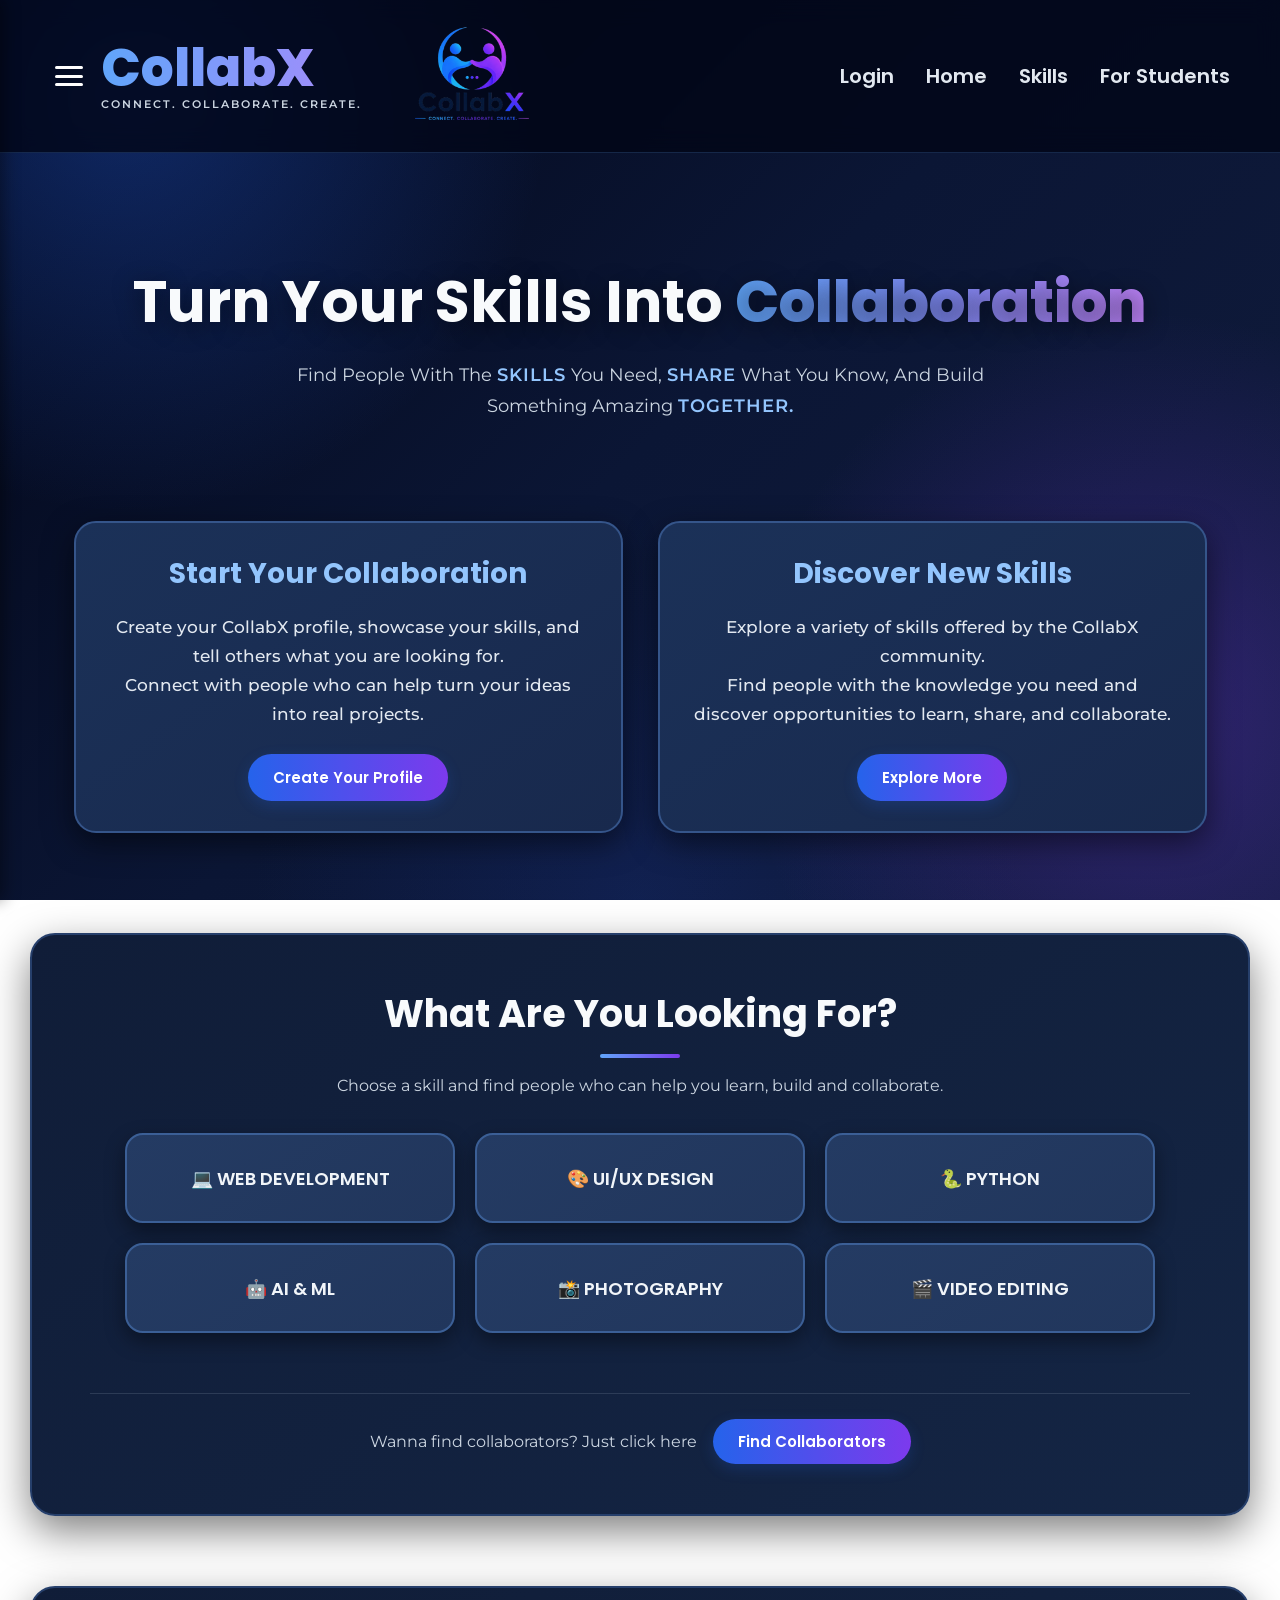
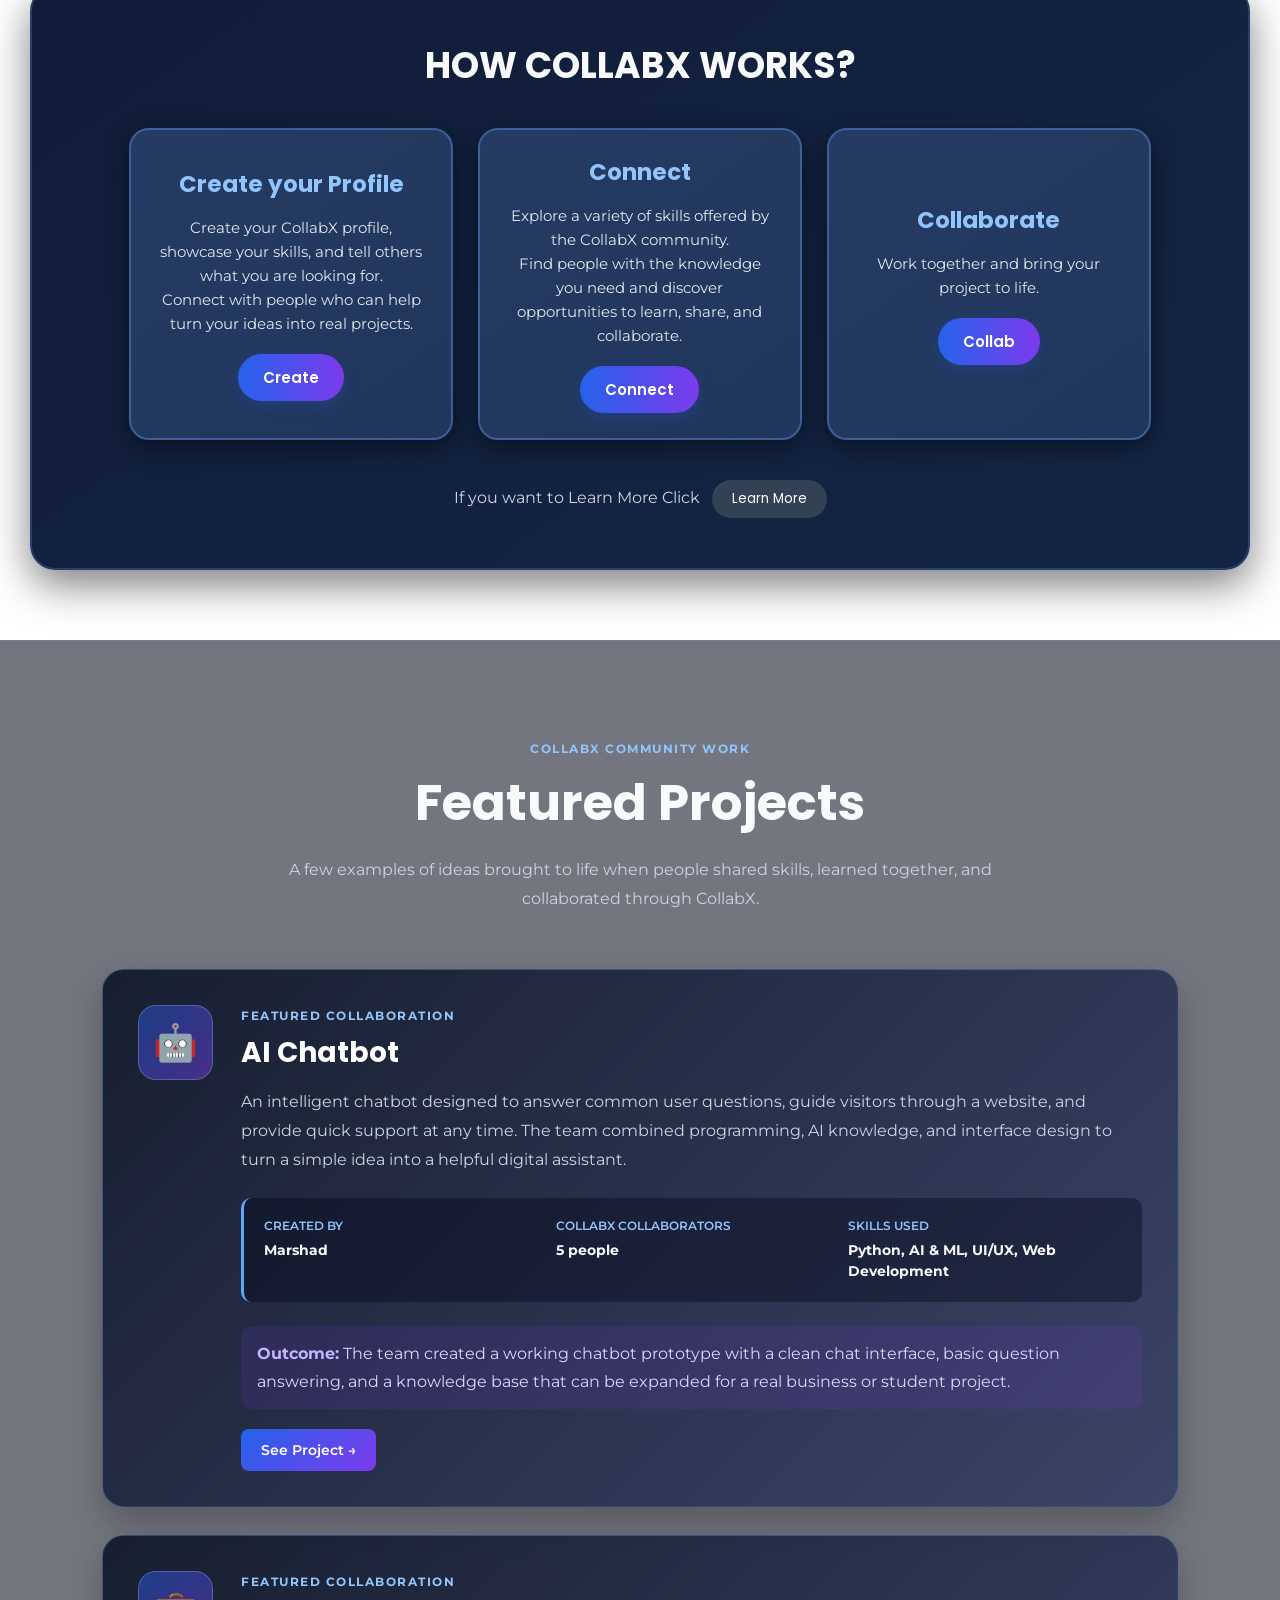
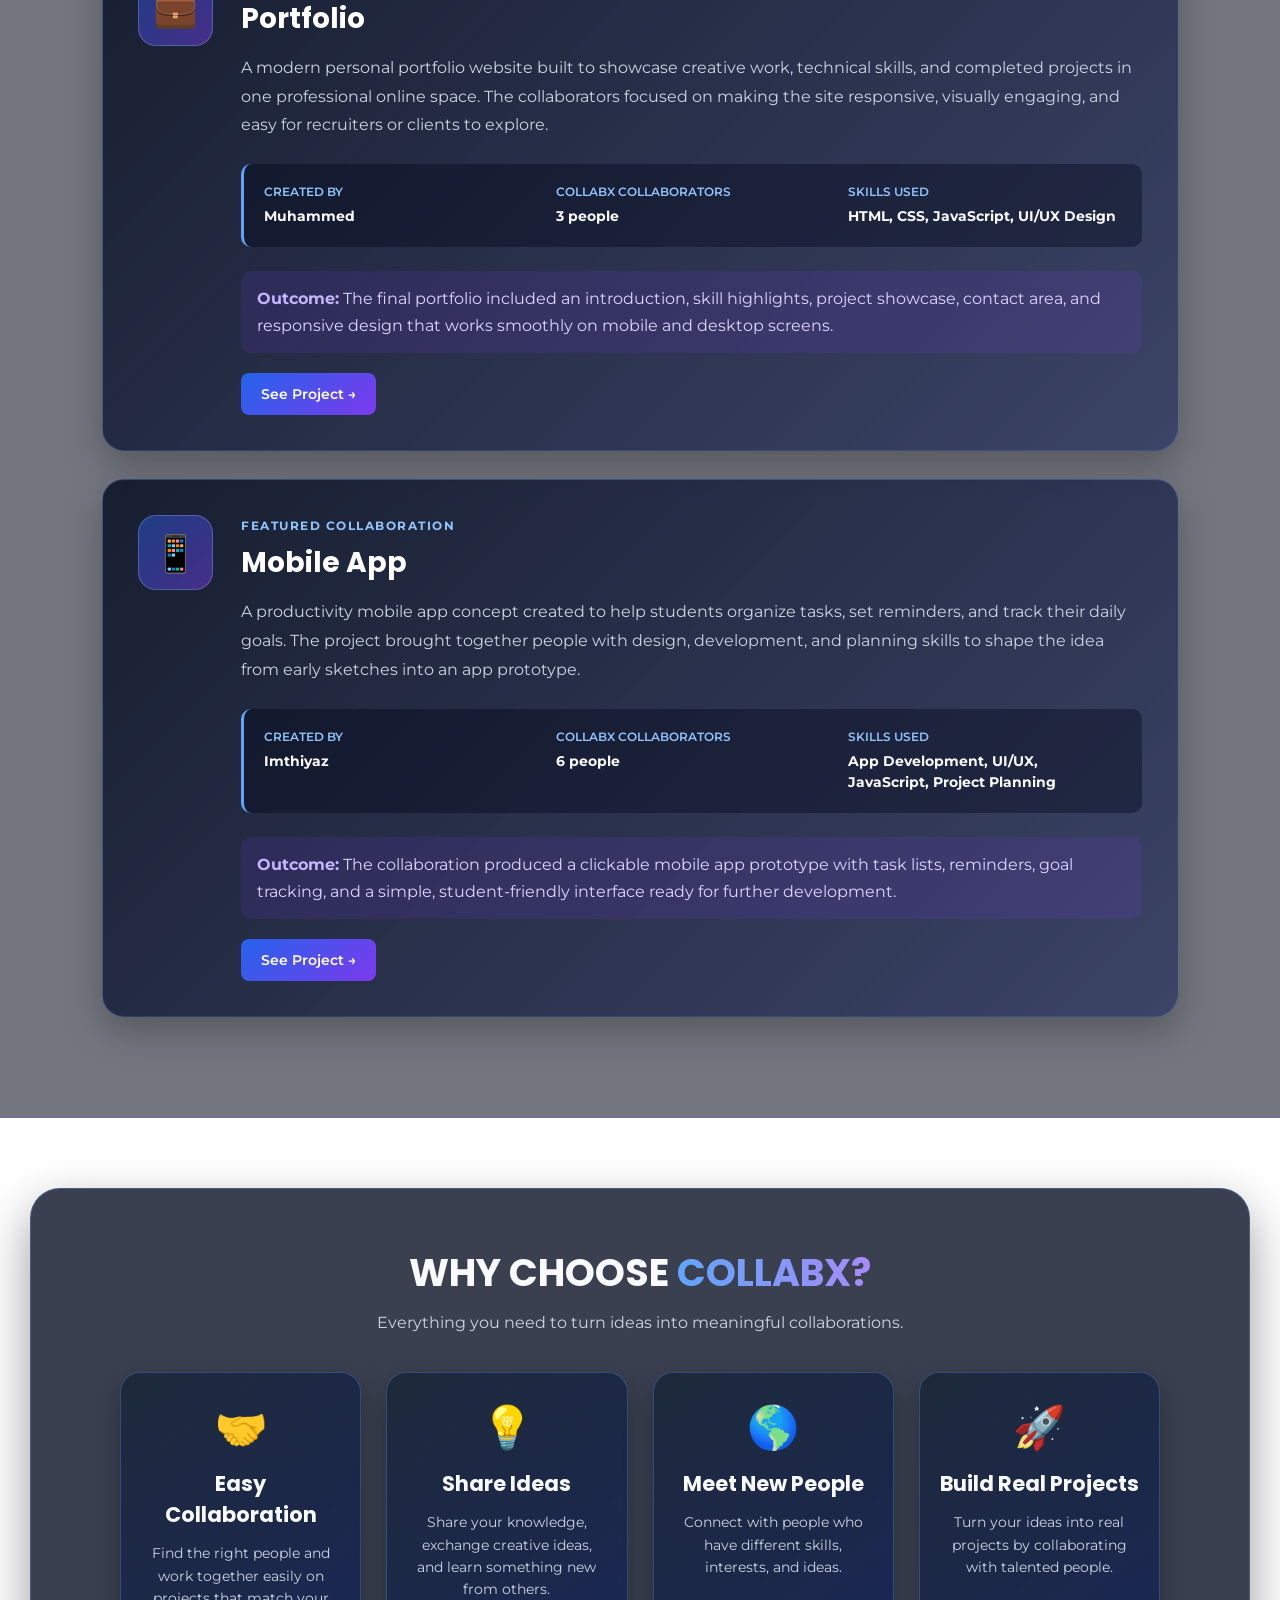
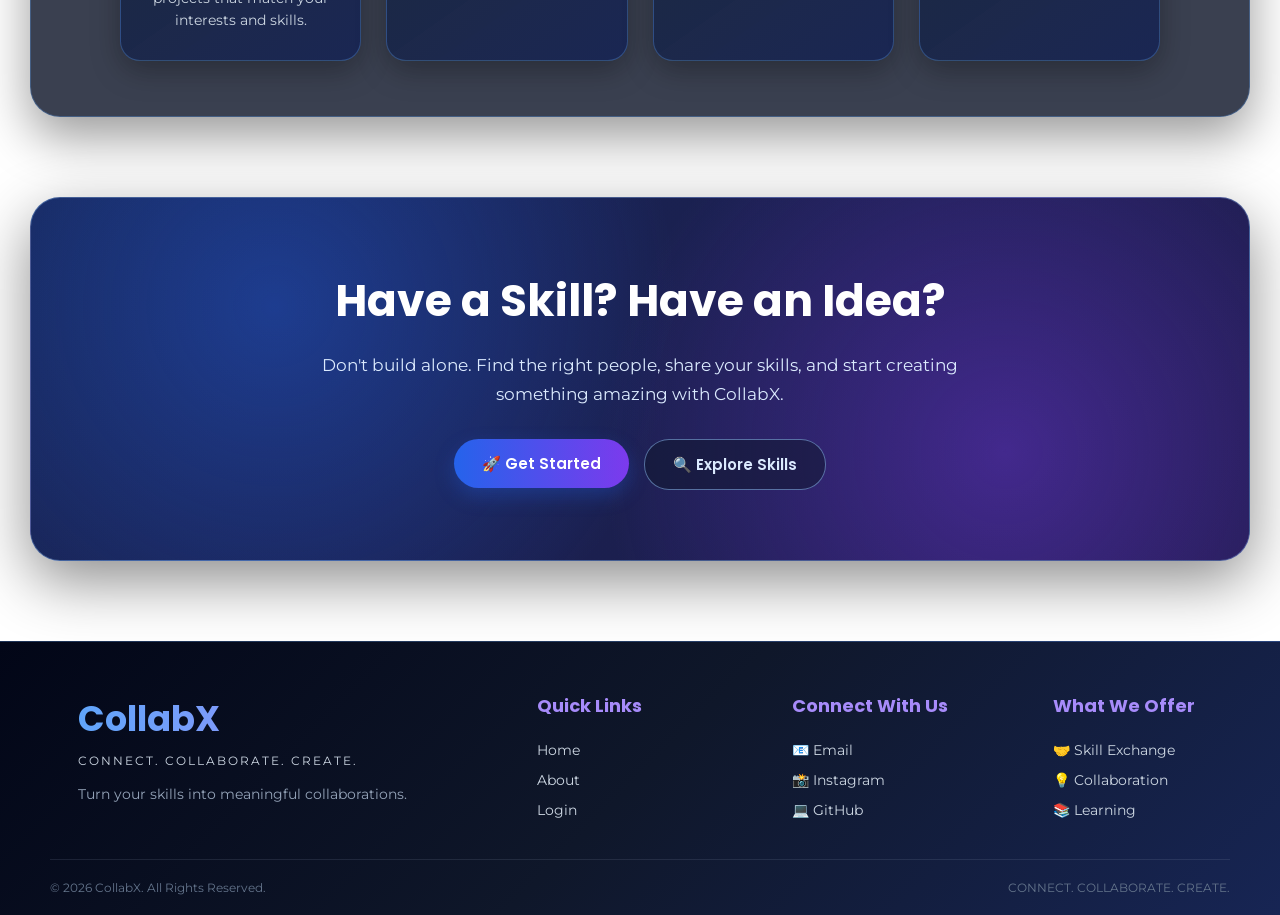
==== index.html @ 90ed4717 "Add files via upload" ====
<!DOCTYPE html>
<html lang="en">

<head>
    <meta charset="UTF-8">
    <meta name="viewport" content="width=device-width, initial-scale=1.0">

    <title>CollabX</title>

    <link rel="stylesheet" href="home.css">

    <link href="https://fonts.googleapis.com/css2?family=Montserrat:wght@400;500;600&family=Poppins:wght@500;600;700;800&display=swap"
        rel="stylesheet">
</head>

<body>
    <!-- place right after <body> opens -->
    <div id="sidebarOverlay" class="sidebar-overlay" onclick="closeSidebar()"></div>

    <aside id="profileSidebar" class="profile-sidebar">
        <span class="sidebar-close" onclick="closeSidebar()">&times;</span>

        <div class="sidebar-profile">
            <div class="profile-pic-placeholder" id="sidebarProfilePic"
                 onclick="document.getElementById('profilePicInput').click()">
                <span>+</span>
            </div>
            <input type="file" id="profilePicInput" accept="image/*"
                   style="display:none" onchange="previewProfilePic(event)">

            <h3 id="sidebarUserName">Your Name</h3>
            <p id="sidebarUserEmail">your@email.com</p>
        </div>

        <div class="sidebar-details">
            <h4>Skills</h4>
            <p id="sidebarUserSkills">-</p>

            <h4>Looking For</h4>
            <p id="sidebarLookingFor">-</p>
        </div>

        <nav class="sidebar-nav">
            <a href="about.html">About</a>
            <a href="collaborators.html">Collaborators</a>
            <a href="skill.html">Skills</a>
            <a href="campus.html">For Students</a>
        </nav>
    </aside>

    <header class="home">

        <div class="sec5">
            <button class="menu-btn" onclick="toggleSidebar()">
                <span></span>
                <span></span>
                <span></span>
            </button>

            <div class="logo-text">
                <h1>CollabX</h1>
                <p>CONNECT. COLLABORATE. CREATE.</p>
            </div>

            <img src="images/1000302600-removebg-preview.png" alt="CollabX Logo">
        </div>

        <nav class="center">
            <a href="login.html">Login</a>
            <a href="index.html">Home</a>
            <a href="skill.html">Skills</a>
            <a href="campus.html">For Students</a>
        </nav>

    </header>


    <!-- ================= HERO SECTION ================= -->

    <div class="sec6">

        <h2>
            Turn Your Skills into
            <span>collaboration</span>
        </h2>

        <p>
            Find people with the
            <span>skills</span> you need,
            <span>share</span> what you know,
            and build something amazing
            <span>together.</span>
        </p>

    </div>


    <!-- ================= MAIN CARDS ================= -->

    <div class="card-container">

        <div class="cards">

            <!-- CREATE PROFILE CARD -->

            <div class="card1">

                <h2>Start Your Collaboration</h2>

                <p>
                    Create your CollabX profile, showcase your skills,
                    and tell others what you are looking for.
                    <br>
                    Connect with people who can help turn your ideas
                    into real projects.
                </p>

                <button onclick="openProfile()">
                    Create Your Profile
                </button>

            </div>


            <!-- EXPLORE SKILLS CARD -->

            <div class="card1">

                <h2>Discover New Skills</h2>

                <p>
                    Explore a variety of skills offered by the
                    CollabX community.
                    <br>
                    Find people with the knowledge you need and
                    discover opportunities to learn, share, and collaborate.
                </p>

                <button onclick="openSkills()">
                    Explore More
                </button>

            </div>

        </div>

    </div>


    <!-- ================= EXPLORE SKILLS POPUP ================= -->

    <div id="skillsPopup" class="popup">

        <div class="skills-box">

            <span class="close-btn" onclick="closeSkills()">
                &times;
            </span>

            <h2>Explore Skills</h2>

            <p>
                Discover different skills available in the
                CollabX community.
            </p>

            <div class="skills-list">

                <div class="skill-item">
                    <h3>💻 Web Development</h3>
                    <p>HTML, CSS, JavaScript, React</p>
                </div>

                <div class="skill-item">
                    <h3>🎨 UI/UX Design</h3>
                    <p>Figma, Wireframing, Prototyping</p>
                </div>

                <div class="skill-item">
                    <h3>🐍 Python</h3>
                    <p>Python programming, automation and projects</p>
                </div>

                <div class="skill-item">
                    <h3>🤖 AI & ML</h3>
                    <p>Machine Learning, AI and Data Science</p>
                </div>

                <div class="skill-item">
                    <h3>📸 Photography</h3>
                    <p>Portrait, landscape and creative photography</p>
                </div>

                <div class="skill-item">
                    <h3>🎬 Video Editing</h3>
                    <p>Video editing, effects and content creation</p>
                </div>

                <div class="skill-item">
                    <h3>📱 App Development</h3>
                    <p>Android, Flutter and mobile applications</p>
                </div>

                <div class="skill-item">
                    <h3>✍️ Content Writing</h3>
                    <p>Blogging, copywriting and creative writing</p>
                </div>

            </div>

        </div>

    </div>


    <!-- ================= CREATE PROFILE POPUP ================= -->

    <div id="profilePopup" class="popup">

        <div class="profile-box">

            <span class="close-btn" onclick="closeProfile()">
                &times;
            </span>

            <h2>Create Your Profile</h2>

            <p>
                Tell the CollabX community about yourself.
            </p>

            <form id="profileForm">

                <label for="profileName">Name</label>
                <input type="text" id="profileName" name="name"
                    placeholder="Enter your name" required>

                <label for="profileEmail">Email</label>
                <input type="email" id="profileEmail" name="email"
                    placeholder="Enter your email" required>

                <label for="profilePassword">Password</label>
                <input type="password" id="profilePassword" name="password"
                    placeholder="Create a password" required minlength="8"
                    pattern="(?=.*[a-z])(?=.*[A-Z])(?=.*\d).{8,}"
                    title="At least 8 characters, including 1 uppercase, 1 lowercase and 1 number">
                <small class="password-hint">Min 8 characters, with at least 1 uppercase, 1 lowercase and 1 number.</small>

                <label for="profileSkills">Your Skills</label>
                <input type="text" id="profileSkills" name="skills"
                    placeholder="Eg: Python, Web Development">

                <label for="profileLookingFor">What are you looking for?</label>
                <textarea id="profileLookingFor" name="lookingFor"
                    placeholder="Tell us what you want to learn or collaborate on"></textarea>

                <button type="submit">
                    Create Profile
                </button>

                <a href="login.html" class="secondary-link-btn">
                    Login
                </a>

            </form>

        </div>

    </div>


    <!-- ================= SKILLS / FIND COLLABORATORS ================= -->

    <div class="sec7" id="skills">

        <div class="finding">
            <h2>What Are You Looking For?</h2>
            <p>Choose a skill and find people who can help you learn, build and collaborate.</p>
        </div>

        <div class="skills-container">

            <div class="card2" onclick="openskill('Web Development')">
                <h2>💻 WEB DEVELOPMENT</h2>
            </div>

            <div class="card2" onclick="openskill('UI/UX Design')">
                <h2>🎨 UI/UX DESIGN</h2>
            </div>

            <div class="card2" onclick="openskill('Python')">
                <h2>🐍 PYTHON</h2>
            </div>

            <div class="card2" onclick="openskill('AI & ML')">
                <h2>🤖 AI & ML</h2>
            </div>

            <div class="card2" onclick="openskill('Photography')">
                <h2>📸 PHOTOGRAPHY</h2>
            </div>

            <div class="card2" onclick="openskill('Video Editing')">
                <h2>🎬 VIDEO EDITING</h2>
            </div>

            <div class="find-collaborator">
                <p>Wanna find collaborators? Just click here</p>
                <button onclick="findCollaborator()">Find Collaborators</button>
            </div>

        </div>

    </div>


    <!-- ================= SKILL POPUP ================= -->

    <div id="skill1Popup" class="skill1-popup">

        <div class="skill1-popup-box">

            <span class="skill1-close" onclick="closeskill()">&times;</span>

            <div id="skill1Icon" class="skill1-icon"></div>

            <h2 id="skill1Title">Skill Name</h2>

            <p id="skill1Description">
                Skill description will appear here.
            </p>

            <div class="skill1-buttons">

                <button class="find-btn" onclick="findCollaborator()">
                    Find Collaborators
                </button>

                <button class="post-btn" onclick="postSkill()">
                    Post About Your Skills
                </button>

            </div>

        </div>

    </div>


    <!-- ================= HOW COLLABX WORKS ================= -->

    <div class="sec8">

        <h2>HOW COLLABX WORKS?</h2>

        <div class="sec8-1">

            <!-- STEP 1 -->
            <div class="card3">
                <h2>Create your Profile</h2>
                <p>
                    Create your CollabX profile, showcase your skills,
                    and tell others what you are looking for.
                    <br>
                    Connect with people who can help turn your ideas
                    into real projects.
                </p>
                <button onclick="openProfile()">
                    Create
                </button>
            </div>

            <!-- STEP 2 -->
            <div class="card3">
                <h2>Connect</h2>
                <p>
                    Explore a variety of skills offered by the
                    CollabX community.
                    <br>
                    Find people with the knowledge you need and
                    discover opportunities to learn, share, and collaborate.
                </p>
                <button onclick="document.getElementById('skills').scrollIntoView({behavior:'smooth'})">
                    Connect
                </button>
            </div>

            <!-- STEP 3 -->
            <div class="card3">
                <h2>Collaborate</h2>
                <p>
                    Work together and bring your project to life.
                </p>
                <button onclick="document.getElementById('projects').scrollIntoView({behavior:'smooth'})">
                    Collab
                </button>
            </div>

            <!-- LEARN MORE -->
            <p class="learn-more-line">
                If you want to Learn More Click
                <button onclick="window.location.href='about.html'">
                    Learn More
                </button>
            </p>

        </div>

    </div>


    <!-- ================= FEATURED PROJECTS ================= -->

    <section class="sec9" id="projects">

        <div class="featured-heading">
            <p class="section-tag">COLLABX COMMUNITY WORK</p>
            <h2>Featured Projects</h2>
            <p>
                A few examples of ideas brought to life when people shared skills,
                learned together, and collaborated through CollabX.
            </p>
        </div>

        <div class="featured-projects">

            <!-- AI CHATBOT -->
            <article class="featured-project-card">
                <div class="project-icon">🤖</div>

                <div class="project-content">
                    <span class="project-label">FEATURED COLLABORATION</span>
                    <h3>AI Chatbot</h3>

                    <p class="project-description">
                        An intelligent chatbot designed to answer common user questions,
                        guide visitors through a website, and provide quick support at any
                        time. The team combined programming, AI knowledge, and interface
                        design to turn a simple idea into a helpful digital assistant.
                    </p>

                    <div class="project-details">
                        <div>
                            <span>Created by</span>
                            <strong>Marshad</strong>
                        </div>
                        <div>
                            <span>CollabX collaborators</span>
                            <strong>5 people</strong>
                        </div>
                        <div>
                            <span>Skills used</span>
                            <strong>Python, AI & ML, UI/UX, Web Development</strong>
                        </div>
                    </div>

                    <p class="project-outcome">
                        <b>Outcome:</b> The team created a working chatbot prototype with
                        a clean chat interface, basic question answering, and a knowledge
                        base that can be expanded for a real business or student project.
                    </p>
                    <a href="#" class="see-project-btn">See Project →</a>
                </div>
            </article>

            <!-- PORTFOLIO -->
            <article class="featured-project-card">
                <div class="project-icon">💼</div>

                <div class="project-content">
                    <span class="project-label">FEATURED COLLABORATION</span>
                    <h3>Portfolio</h3>

                    <p class="project-description">
                        A modern personal portfolio website built to showcase creative work,
                        technical skills, and completed projects in one professional online
                        space. The collaborators focused on making the site responsive,
                        visually engaging, and easy for recruiters or clients to explore.
                    </p>

                    <div class="project-details">
                        <div>
                            <span>Created by</span>
                            <strong>Muhammed</strong>
                        </div>
                        <div>
                            <span>CollabX collaborators</span>
                            <strong>3 people</strong>
                        </div>
                        <div>
                            <span>Skills used</span>
                            <strong>HTML, CSS, JavaScript, UI/UX Design</strong>
                        </div>
                    </div>

                    <p class="project-outcome">
                        <b>Outcome:</b> The final portfolio included an introduction,
                        skill highlights, project showcase, contact area, and responsive
                        design that works smoothly on mobile and desktop screens.
                    </p>
                    <a href="#" class="see-project-btn">See Project →</a>
                </div>
            </article>

            <!-- MOBILE APP -->
            <article class="featured-project-card">
                <div class="project-icon">📱</div>

                <div class="project-content">
                    <span class="project-label">FEATURED COLLABORATION</span>
                    <h3>Mobile App</h3>

                    <p class="project-description">
                        A productivity mobile app concept created to help students organize
                        tasks, set reminders, and track their daily goals. The project
                        brought together people with design, development, and planning
                        skills to shape the idea from early sketches into an app prototype.
                    </p>

                    <div class="project-details">
                        <div>
                            <span>Created by</span>
                            <strong>Imthiyaz</strong>
                        </div>
                        <div>
                            <span>CollabX collaborators</span>
                            <strong>6 people</strong>
                        </div>
                        <div>
                            <span>Skills used</span>
                            <strong>App Development, UI/UX, JavaScript, Project Planning</strong>
                        </div>
                    </div>

                    <p class="project-outcome">
                        <b>Outcome:</b> The collaboration produced a clickable mobile app
                        prototype with task lists, reminders, goal tracking, and a simple,
                        student-friendly interface ready for further development.
                    </p>
                    <a href="#" class="see-project-btn">See Project →</a>
                </div>
            </article>

        </div>

    </section>


    <!-- ================= WHY CHOOSE COLLABX ================= -->

    <div class="sec10">

        <div class="why-title">
            <h2>WHY CHOOSE <span>COLLABX?</span></h2>
            <p>Everything you need to turn ideas into meaningful collaborations.</p>
        </div>

        <div class="why-container">

            <div class="why-card">
                <div class="why-icon">🤝</div>
                <h3>Easy Collaboration</h3>
                <p>
                    Find the right people and work together easily
                    on projects that match your interests and skills.
                </p>
            </div>

            <div class="why-card">
                <div class="why-icon">💡</div>
                <h3>Share Ideas</h3>
                <p>
                    Share your knowledge, exchange creative ideas,
                    and learn something new from others.
                </p>
            </div>

            <div class="why-card">
                <div class="why-icon">🌎</div>
                <h3>Meet New People</h3>
                <p>
                    Connect with people who have different skills,
                    interests, and ideas.
                </p>
            </div>

            <div class="why-card">
                <div class="why-icon">🚀</div>
                <h3>Build Real Projects</h3>
                <p>
                    Turn your ideas into real projects by collaborating
                    with talented people.
                </p>
            </div>

        </div>

    </div>


    <!-- ================= FINAL CALL TO ACTION ================= -->

    <div class="sec11">

        <div class="cta-content">

            <h2>Have a Skill? Have an Idea?</h2>

            <p>
                Don't build alone. Find the right people, share your skills,
                and start creating something amazing with CollabX.
            </p>

            <div class="cta-buttons">

                <a href="login.html">
                    <button class="cta-primary" type="button">
                        🚀 Get Started
                    </button>
                </a>

                <button class="cta-secondary" onclick="openSkills()">
                    🔍 Explore Skills
                </button>

            </div>

        </div>

    </div>

    <!-- ================= FOOTER ================= -->

    <footer class="home-footer">

        <div class="footer-main">

            <!-- FOOTER BRAND -->
            <div class="footer-brand">
                <h2>CollabX</h2>
                <p>CONNECT. COLLABORATE. CREATE.</p>
                <span>Turn your skills into meaningful collaborations.</span>
            </div>

            <!-- QUICK LINKS -->
            <div class="footer-section">
                <h3>Quick Links</h3>
                <a href="index.html">Home</a>
                <a href="about.html">About</a>
                <a href="login.html">Login</a>
            </div>

            <!-- CONNECT -->
            <div class="footer-section">
                <h3>Connect With Us</h3>
                <a href="#">📧 Email</a>
                <a href="#">📸 Instagram</a>
                <a href="#">💻 GitHub</a>
            </div>

            <!-- WHAT WE OFFER -->
            <div class="footer-section">
                <h3>What We Offer</h3>
                <p>🤝 Skill Exchange</p>
                <p>💡 Collaboration</p>
                <p>📚 Learning</p>
            </div>

        </div>

        <!-- FOOTER BOTTOM -->
        <div class="footer-bottom">
            <p>&copy; 2026 CollabX. All Rights Reserved.</p>
            <p>CONNECT. COLLABORATE. CREATE.</p>
        </div>

    </footer>


    <!-- ================= JAVASCRIPT ================= -->

    <script src="home.js"></script>

</body>

</html>
---- home.css ----
/* =========================================================
   COLLABX HOME PAGE
   DARK NAVY + BLUE + PURPLE THEME
========================================================= */


/* =========================================================
   GENERAL
========================================================= */

* {
    margin: 0;
    padding: 0;
    box-sizing: border-box;
}

html {
    scroll-behavior: smooth;
}

body {
    margin: 0;
    padding: 0;
    min-height: 100vh;

    font-family: 'Montserrat', sans-serif;

    color: #f8fafc;

    background:
        radial-gradient(
            circle at 10% 10%,
            rgba(37, 99, 235, 0.35),
            transparent 30%
        ),

        radial-gradient(
            circle at 90% 80%,
            rgba(124, 58, 237, 0.30),
            transparent 30%
        ),

        radial-gradient(
            circle at 50% 100%,
            rgba(30, 64, 175, 0.20),
            transparent 35%
        ),

        linear-gradient(
            135deg,
            #020617,
            #0b1635,
            #111c3d
        );

    background-size: cover;
    background-position: center;
    background-attachment: fixed;
}

/* ================= HEADER ================= */

.home {
    min-height: 140px;
    padding: 16px 50px;
    display: flex;
    align-items: center;
    justify-content: space-between;
    background: rgba(2, 6, 23, 0.78);
    border-bottom: 1px solid rgba(96, 165, 250, 0.20);

    backdrop-filter: blur(12px);
    -webkit-backdrop-filter: blur(12px);
}

.sec5 {
    display: flex;
    align-items: center
}

.logo-text {
    display: flex;
    flex-direction: column;
    gap: 3px;
}

.sec5 h1 {
    margin: 0;

    font-family: 'Poppins', sans-serif;
    font-size: 52px;
    font-weight: 800;
    line-height: 1;

    background: linear-gradient(90deg, #60a5fa, #a78bfa);
    -webkit-background-clip: text;
    -webkit-text-fill-color: transparent;
}

.sec5 p {
    margin: 0;

    color: #cbd5e1;
    font-size: 11px;
    font-weight: 600;
    letter-spacing: 2px;
}

.sec5 img {
    width: 220px;
    height: 120px;
    object-fit: contain;
}

.center {
    display: flex;
    align-items: center;
    gap: 32px;
}

.center a {
    color: #e2e8f0;
    text-decoration: none;

    font-family: 'Poppins', sans-serif;
    font-size: 20px;
    font-weight: 600;

    transition: color 0.3s ease;
}

.center a:hover {
    color: #a78bfa;
}

/* =========================================================
   HERO SECTION - SEC6
========================================================= */

.sec6 {
    margin: 0;

    text-align: center;

    padding: 90px 20px 70px;

    text-transform: capitalize;
}

.sec6 h2 {
    font-family: 'Poppins', sans-serif;

    font-size: 58px;

    font-weight: 700;

    margin: 15px 0;

    color: #f8fafc;

    text-shadow:
        0 5px 25px rgba(0, 0, 0, 0.45);

    animation: FadeUp 1s ease;
}

.sec6 h2 span {
    background:
        linear-gradient(
            90deg,
            #60a5fa,
            #818cf8,
            #c084fc
        );

    -webkit-background-clip: text;
    -webkit-text-fill-color: transparent;

    font-weight: 800;
}

.sec6 p {
    max-width: 750px;

    margin: auto;

    font-family: 'Montserrat', sans-serif;

    font-size: 18px;

    line-height: 1.7;

    color: #cbd5e1;

    animation: FadeUp 1.3s ease;
}

.sec6 p span {
    color: #93c5fd;

    font-weight: 600;

    letter-spacing: 1px;

    text-transform: uppercase;
}


/* =========================================================
   MAIN TWO CARDS
========================================================= */

.card-container {
    width: 100%;

    padding: 30px;
}

.cards {
    display: flex;

    justify-content: center;

    gap: 35px;
}


/* Main card */

.card1 {
    width: 45%;

    min-height: 280px;

    padding: 30px;

    text-align: center;

    background:
        linear-gradient(
            145deg,
            #1b3158,
            #18294d
        );

    border: 2px solid #35558a;

    border-radius: 22px;

    box-shadow:
        0 10px 30px rgba(0, 0, 0, 0.5);

    transition: all 0.35s ease;

    cursor: pointer;

    display: flex;

    flex-direction: column;

    justify-content: center;

    align-items: center;

    animation: FadeUp 1s ease;
}

.card1 h2 {
    font-family: 'Poppins', sans-serif;

    font-size: 28px;

    margin-bottom: 18px;

    color: #93c5fd;
}

.card1 p {
    color: #e2e8f0;

    font-size: 17px;

    line-height: 1.7;

    margin-bottom: 25px;

    font-weight: 500;
}

.card1:hover {
    transform: translateY(-10px);

    background:
        linear-gradient(
            145deg,
            #213b69,
            #1e3764
        );

    border-color: #60a5fa;

    box-shadow:
        0 15px 40px rgba(37, 99, 235, 0.35),
        0 0 25px rgba(96, 165, 250, 0.15);
}


/* =========================================================
   GENERAL BUTTONS
========================================================= */

button {
    font-family: 'Poppins', sans-serif;

    cursor: pointer;

    transition: all 0.3s ease;
}

.card1 button,
.sec7 button,
.card3 button {
    padding: 12px 25px;

    border: none;

    border-radius: 25px;

    background:
        linear-gradient(
            90deg,
            #2563eb,
            #7c3aed
        );

    color: white;

    font-size: 15px;

    font-weight: 600;

    box-shadow:
        0 5px 15px rgba(37, 99, 235, 0.20);
}

.card1 button:hover,
.sec7 button:hover,
.card3 button:hover {
    transform: translateY(-3px) scale(1.04);

    box-shadow:
        0 10px 25px rgba(96, 165, 250, 0.40);
}

button:active {
    transform: scale(0.96);
}


/* =========================================================
   SKILLS / WHAT ARE YOU LOOKING FOR - SEC7
========================================================= */

.sec7{
    width: auto;

    margin: 70px 30px;

    padding: 50px 40px;

    text-align: center;

    background:
        linear-gradient(
            145deg,
            #101d38,
            #142544
        );

    border: 2px solid #263f6b;

    border-radius: 25px;

    box-shadow:
        0 15px 40px rgba(0,0,0,0.5);

    animation: FadeUp 1s ease;
}


/* ================= HEADING ================= */

.finding h2{

    margin: 0 0 12px;

    font-family: 'Poppins', sans-serif;

    font-size: 38px;

    font-weight: 700;

    color: #f8fafc;
}


.finding h2::after{

    content: "";

    display: block;

    width: 80px;

    height: 4px;

    margin: 12px auto 15px;

    border-radius: 10px;

    background:
        linear-gradient(
            90deg,
            #60a5fa,
            #7c3aed
        );
}


.finding p{

    margin: 0 auto 35px;

    max-width: 650px;

    color: #cbd5e1;

    font-family: 'Montserrat', sans-serif;

    font-size: 16px;

    line-height: 1.6;
}


/* =========================================================
   SKILLS CONTAINER
========================================================= */

.skills-container{

    display: flex;

    justify-content: center;

    align-items: stretch;

    flex-wrap: wrap;

    gap: 20px;

    max-width: 1100px;

    margin: auto;
}


/* =========================================================
   INDIVIDUAL SKILL CARDS
========================================================= */

.card2{

    width: 30%;

    min-height: 90px;

    padding: 25px 15px;

    display: flex;

    justify-content: center;

    align-items: center;

    background:
        linear-gradient(
            145deg,
            #243b63,
            #21365c
        );

    border: 2px solid #3b5f96;

    border-radius: 18px;

    box-shadow:
        0 8px 20px rgba(0,0,0,0.4);

    transition: all 0.3s ease;

    cursor: pointer;
}


/* Skill heading */

.card2 h2{

    margin: 0;

    font-family: 'Poppins', sans-serif;

    font-size: 18px;

    font-weight: 600;

    color: #f1f5f9;
}


/* Skill hover */

.card2:hover{

    transform: translateY(-8px) scale(1.03);

    background:
        linear-gradient(
            135deg,
            #294675,
            #293f70
        );

    border-color: #60a5fa;

    box-shadow:
        0 12px 30px rgba(59,130,246,0.35);
}


/* =========================================================
   FIND COLLABORATOR
========================================================= */

.find-collaborator{

    width: 100%;

    flex-basis: 100%;

    margin-top: 40px;

    padding-top: 25px;

    border-top:
        1px solid rgba(148,163,184,0.20);
}


.find-collaborator p{

    display: inline-block;

    margin: 0 12px 0 0;

    color: #cbd5e1;

    font-family: 'Montserrat', sans-serif;

    font-size: 16px;
}


.find-collaborator button{

    padding: 11px 25px;

    border: none;

    border-radius: 25px;

    background:
        linear-gradient(
            90deg,
            #2563eb,
            #7c3aed
        );

    color: white;

    font-family: 'Poppins', sans-serif;

    font-size: 15px;

    font-weight: 600;

    cursor: pointer;

    transition: all 0.3s ease;
}


.find-collaborator button:hover{

    transform: translateY(-3px);

    box-shadow:
        0 10px 25px rgba(96,165,250,0.40);
}


/* =========================================================
   MOBILE
========================================================= */

@media (max-width: 800px){

    .sec7{

        margin: 50px 15px;

        padding: 40px 20px;
    }


    .finding h2{

        font-size: 30px;
    }


    .card2{

        width: 45%;
    }

}


@media (max-width: 550px){

    .card2{

        width: 100%;
    }


    .finding h2{

        font-size: 26px;
    }


    .find-collaborator p{

        display: block;

        margin-bottom: 15px;
    }

}

/* =========================================================
   HOW COLLABX WORKS - SEC8
========================================================= */

.sec8 {
    margin: 70px 30px;

    padding: 50px 30px;

    text-align: center;

    background:
        linear-gradient(
            145deg,
            #101d38,
            #142544
        );

    border: 2px solid #263f6b;

    border-radius: 25px;

    box-shadow:
        0 15px 40px rgba(0, 0, 0, 0.5);

    animation: FadeUp 1s ease;
}

.sec8 > h2 {
    font-family: 'Poppins', sans-serif;

    font-size: 36px;

    margin-bottom: 35px;

    color: #f8fafc;
}

.sec8-1 {
    display: flex;

    justify-content: center;

    gap: 25px;

    flex-wrap: wrap;
}


/* =========================================================
   STEP CARDS
========================================================= */

.card3 {
    width: 28%;

    min-height: 240px;

    padding: 25px;

    display: flex;

    flex-direction: column;

    justify-content: center;

    align-items: center;

    text-align: center;

    background:
        linear-gradient(
            145deg,
            #243b63,
            #21365c
        );

    border: 2px solid #3b5f96;

    border-radius: 20px;

    box-shadow:
        0 8px 25px rgba(0, 0, 0, 0.45);

    transition: all 0.35s ease;

    cursor: pointer;
}

.card3 h2 {
    font-family: 'Poppins', sans-serif;

    font-size: 23px;

    margin-bottom: 15px;

    color: #93c5fd;
}

.card3 p {
    color: #e2e8f0;

    font-family: 'Montserrat', sans-serif;

    font-size: 15px;

    line-height: 1.6;

    margin-bottom: 18px;
}

.card3:hover {
    transform: translateY(-10px);

    background:
        linear-gradient(
            145deg,
            #294675,
            #2a416f
        );

    border-color: #818cf8;

    box-shadow:
        0 15px 35px rgba(124, 58, 237, 0.30);
}


/* Learn more */

.sec8-1 > p {
    width: 100%;

    margin-top: 15px;

    color: #cbd5e1;

    font-family: 'Montserrat', sans-serif;
}

.sec8-1 > p button {
    padding: 9px 20px;

    margin-left: 8px;

    border: none;

    border-radius: 20px;

    background: #334155;

    color: white;

    cursor: pointer;
}

.sec8-1 > p button:hover {
    background: #7c3aed;

    transform: translateY(-3px);

    box-shadow:
        0 8px 20px rgba(124, 58, 237, 0.30);
}
/* =========================================================
   FEATURED PROJECTS
========================================================= */

.sec9 {
    padding: 100px 8%;
    margin-top: 50px;

    background: rgba(2, 6, 23, 0.55);
    border-top: 1px solid rgba(96, 165, 250, 0.18);
    border-bottom: 1px solid rgba(124, 58, 237, 0.18);
}

.featured-heading {
    max-width: 760px;
    margin: 0 auto 55px;
    text-align: center;
}

.section-tag,
.project-label {
    color: #93c5fd;
    font-size: 12px;
    font-weight: 700;
    letter-spacing: 1.5px;
}

.featured-heading h2 {
    margin: 10px 0 15px;

    font-family: 'Poppins', sans-serif;
    font-size: clamp(32px, 5vw, 50px);
    color: #f8fafc;
}

.featured-heading p:not(.section-tag) {
    color: #cbd5e1;
    font-size: 16px;
    line-height: 1.8;
}

.featured-projects {
    max-width: 1100px;
    margin: auto;

    display: grid;
    gap: 28px;
}

.featured-project-card {
    padding: 35px;

    display: flex;
    gap: 28px;
    align-items: flex-start;

    background: linear-gradient(
        135deg,
        rgba(15, 23, 42, 0.92),
        rgba(30, 41, 90, 0.65)
    );

    border: 1px solid rgba(96, 165, 250, 0.26);
    border-radius: 22px;

    box-shadow: 0 15px 35px rgba(0, 0, 0, 0.25);
    transition: transform 0.3s ease, border-color 0.3s ease;
}

.featured-project-card:hover {
    transform: translateY(-6px);
    border-color: rgba(167, 139, 250, 0.8);
}

.project-icon {
    min-width: 75px;
    height: 75px;

    display: flex;
    align-items: center;
    justify-content: center;

    font-size: 36px;

    background: linear-gradient(
        135deg,
        rgba(37, 99, 235, 0.45),
        rgba(124, 58, 237, 0.45)
    );

    border: 1px solid rgba(191, 219, 254, 0.25);
    border-radius: 18px;
}

.project-content h3 {
    margin: 8px 0 14px;

    font-family: 'Poppins', sans-serif;
    font-size: 28px;
    color: #ffffff;
}

.project-description {
    color: #cbd5e1;
    line-height: 1.8;
}

.project-details {
    margin: 24px 0;
    padding: 20px;

    display: grid;
    grid-template-columns: repeat(3, 1fr);
    gap: 18px;

    background: rgba(2, 6, 23, 0.4);
    border-left: 3px solid #60a5fa;
    border-radius: 10px;
}

.project-details div {
    display: flex;
    flex-direction: column;
    gap: 7px;
}

.project-details span {
    color: #93c5fd;
    font-size: 12px;
    font-weight: 600;
    text-transform: uppercase;
}

.project-details strong {
    color: #f8fafc;
    font-size: 14px;
    line-height: 1.5;
}

.project-outcome {
    padding: 14px 16px;

    color: #ddd6fe;
    line-height: 1.7;

    background: rgba(124, 58, 237, 0.13);
    border-radius: 10px;
}

.project-outcome b {
    color: #c4b5fd;
}

.demo-note {
    max-width: 1100px;
    margin: 25px auto 0;

    color: #94a3b8;
    text-align: center;
    font-size: 13px;
    font-style: italic;
}

@media (max-width: 768px) {
    .sec9 {
        padding: 75px 6%;
    }

    .featured-project-card {
        padding: 25px;
        flex-direction: column;
    }

    .project-details {
        grid-template-columns: 1fr;
    }

    .project-icon {
        min-width: 65px;
        height: 65px;
        font-size: 30px;
    }
}
.see-project-btn {
    display: inline-block;
    margin-top: 20px;
    padding: 12px 20px;

    color: #ffffff;
    font-size: 14px;
    font-weight: 600;
    text-decoration: none;

    background: linear-gradient(135deg, #2563eb, #7c3aed);
    border-radius: 8px;

    transition: transform 0.25s ease, box-shadow 0.25s ease;
}

.see-project-btn:hover {
    transform: translateY(-3px);
    box-shadow: 0 8px 20px rgba(124, 58, 237, 0.45);
}
/* =========================================================
   WHY CHOOSE COLLABX - SEC10
========================================================= */

.sec10 {
    margin: 70px 30px;

    padding: 55px 35px;

    text-align: center;

    background: rgba(15, 23, 42, 0.82);

    border: 1px solid rgba(96, 165, 250, 0.30);

    border-radius: 30px;

    box-shadow:
        0 20px 50px rgba(0, 0, 0, 0.40);

    backdrop-filter: blur(15px);
    -webkit-backdrop-filter: blur(15px);
}

.why-title h2 {
    margin: 0 0 12px;

    font-family: 'Poppins', sans-serif;

    font-size: 38px;

    color: #f8fafc;
}

.why-title h2 span {
    background:
        linear-gradient(
            90deg,
            #60a5fa,
            #a78bfa
        );

    -webkit-background-clip: text;

    -webkit-text-fill-color: transparent;
}

.why-title p {
    margin-bottom: 40px;

    color: #cbd5e1;

    font-family: 'Montserrat', sans-serif;

    font-size: 16px;
}

.why-container {
    display: flex;

    justify-content: center;

    gap: 25px;

    flex-wrap: wrap;
}

.why-card {
    width: 21%;

    min-height: 220px;

    padding: 28px 20px;

    background:
        linear-gradient(
            145deg,
            rgba(30, 41, 59, 0.95),
            rgba(23, 37, 84, 0.90)
        );

    border: 1px solid rgba(96, 165, 250, 0.30);

    border-radius: 20px;

    box-shadow:
        0 10px 30px rgba(0, 0, 0, 0.30);

    transition: all 0.35s ease;

    cursor: pointer;
}

.why-icon {
    font-size: 42px;

    margin-bottom: 15px;

    transition: transform 0.3s ease;
}

.why-card h3 {
    margin: 10px 0 12px;

    font-family: 'Poppins', sans-serif;

    font-size: 21px;

    color: #f8fafc;
}

.why-card p {
    margin: 0;

    color: #cbd5e1;

    font-family: 'Montserrat', sans-serif;

    font-size: 14px;

    line-height: 1.6;
}

.why-card:hover {
    transform: translateY(-12px);

    border-color: #8b5cf6;

    background:
        linear-gradient(
            145deg,
            rgba(37, 99, 235, 0.30),
            rgba(124, 58, 237, 0.35)
        );

    box-shadow:
        0 18px 40px rgba(124, 58, 237, 0.30);
}

.why-card:hover .why-icon {
    transform: scale(1.15);
}


/* =========================================================
   FINAL CALL TO ACTION - SEC11
========================================================= */

.sec11 {
    margin: 80px 30px;

    padding: 70px 30px;

    text-align: center;

    border-radius: 30px;

    background:
        radial-gradient(
            circle at 20% 30%,
            rgba(37, 99, 235, 0.40),
            transparent 40%
        ),

        radial-gradient(
            circle at 80% 70%,
            rgba(124, 58, 237, 0.40),
            transparent 40%
        ),

        linear-gradient(
            135deg,
            #172554,
            #1e1b4b
        );

    border: 1px solid rgba(147, 197, 253, 0.35);

    box-shadow:
        0 20px 60px rgba(0, 0, 0, 0.45);
}

.cta-content h2 {
    margin: 0 0 18px;

    font-family: 'Poppins', sans-serif;

    font-size: 44px;

    color: #ffffff;
}

.cta-content p {
    max-width: 700px;

    margin: 0 auto 30px;

    color: #dbeafe;

    font-family: 'Montserrat', sans-serif;

    font-size: 17px;

    line-height: 1.7;
}

.cta-buttons {
    display: flex;

    justify-content: center;

    gap: 15px;
}

.cta-buttons button {
    padding: 13px 28px;

    border-radius: 25px;

    font-family: 'Poppins', sans-serif;

    font-size: 15px;

    font-weight: 600;

    cursor: pointer;

    transition: all 0.3s ease;
}

.cta-primary {
    border: none;

    color: white;

    background:
        linear-gradient(
            90deg,
            #2563eb,
            #7c3aed
        );

    box-shadow:
        0 8px 20px rgba(37, 99, 235, 0.30);
}

.cta-secondary {
    border: 1px solid rgba(147, 197, 253, 0.50);

    color: #dbeafe;

    background: rgba(15, 23, 42, 0.50);
}

.cta-primary:hover {
    transform: translateY(-4px) scale(1.03);

    box-shadow:
        0 12px 30px rgba(124, 58, 237, 0.40);
}

.cta-secondary:hover {
    transform: translateY(-4px);

    background: rgba(96, 165, 250, 0.15);

    border-color: #a78bfa;

    color: white;
}


/* =========================================================
   FOOTER
========================================================= */

.home-footer {
    margin-top: 80px;

    padding: 50px 50px 20px;

    background:
        linear-gradient(
            135deg,
            #020617,
            #0f172a,
            #172554
        );

    color: white;

    border-top:
        1px solid rgba(96, 165, 250, 0.25);
}

.footer-main {
    display: flex;

    justify-content: space-around;

    gap: 50px;

    max-width: 1200px;

    margin: auto;

    padding-bottom: 40px;
}

.footer-brand {
    width: 30%;
}

.footer-brand h2 {
    margin: 0 0 8px;

    font-family: 'Poppins', sans-serif;

    font-size: 35px;

    background:
        linear-gradient(
            90deg,
            #60a5fa,
            #a78bfa
        );

    -webkit-background-clip: text;

    -webkit-text-fill-color: transparent;
}

.footer-brand p {
    margin: 0 0 15px;

    color: #cbd5e1;

    font-family: 'Montserrat', sans-serif;

    font-size: 12px;

    letter-spacing: 2px;
}

.footer-brand span {
    color: #94a3b8;

    font-family: 'Montserrat', sans-serif;

    font-size: 14px;

    line-height: 1.6;
}

.footer-section {
    display: flex;

    flex-direction: column;

    gap: 12px;

    min-width: 150px;
}

.footer-section h3 {
    margin: 0 0 10px;

    font-family: 'Poppins', sans-serif;

    font-size: 18px;

    color: #a78bfa;
}

.footer-section a {
    color: #cbd5e1;

    text-decoration: none;

    font-family: 'Montserrat', sans-serif;

    font-size: 14px;

    transition: all 0.3s ease;
}

.footer-section a:hover {
    color: #60a5fa;

    transform: translateX(5px);
}

.footer-section p {
    margin: 0;

    color: #cbd5e1;

    font-family: 'Montserrat', sans-serif;

    font-size: 14px;
}

.footer-bottom {
    max-width: 1200px;

    margin: auto;

    padding-top: 20px;

    border-top:
        1px solid rgba(148, 163, 184, 0.15);

    display: flex;

    justify-content: space-between;

    align-items: center;
}

.footer-bottom p {
    margin: 0;

    color: #64748b;

    font-family: 'Montserrat', sans-serif;

    font-size: 12px;
}


/* =========================================================
   POPUP COMMON BACKGROUND
========================================================= */

.popup {
    display: none;

    position: fixed;

    z-index: 9999;

    top: 0;
    left: 0;

    width: 100%;
    height: 100%;

    background:
        rgba(2, 6, 23, 0.78);

    backdrop-filter: blur(8px);
    -webkit-backdrop-filter: blur(8px);

    justify-content: center;

    align-items: center;
}


/* =========================================================
   PROFILE POPUP
========================================================= */

.profile-box {
    width: 450px;

    max-width: 90%;

    max-height: 90vh;

    overflow-y: auto;

    padding: 35px;

    position: relative;

    background:
        linear-gradient(
            145deg,
            #101d38,
            #172554,
            #1e1b4b
        );

    border: 1px solid rgba(96, 165, 250, 0.45);

    border-radius: 25px;

    box-shadow:
        0 20px 60px rgba(0, 0, 0, 0.65),
        0 0 30px rgba(37, 99, 235, 0.15);

    color: white;

    animation: popupShow 0.35s ease;
}

.profile-box h2 {
    margin: 0 0 8px;

    text-align: center;

    font-family: 'Poppins', sans-serif;

    font-size: 30px;

    background:
        linear-gradient(
            90deg,
            #60a5fa,
            #818cf8,
            #c084fc
        );

    -webkit-background-clip: text;

    -webkit-text-fill-color: transparent;
}

.profile-box > p {
    text-align: center;

    color: #cbd5e1;

    margin-bottom: 25px;

    font-size: 14px;
}


/* Profile close button */

.profile-box .close-btn,
.skills-box .close-btn {
    position: absolute;

    right: 18px;
    top: 12px;

    width: 38px;
    height: 38px;

    display: flex;

    justify-content: center;
    align-items: center;

    border-radius: 50%;

    font-size: 28px;

    font-weight: bold;

    color: #cbd5e1;

    cursor: pointer;

    transition: all 0.3s ease;
}

.profile-box .close-btn:hover,
.skills-box .close-btn:hover {
    background: rgba(96, 165, 250, 0.15);

    color: #60a5fa;

    transform: rotate(90deg) scale(1.1);
}


/* Profile labels */

.profile-box label {
    display: block;

    margin-top: 15px;

    margin-bottom: 6px;

    color: #e2e8f0;

    font-size: 14px;

    font-weight: 600;
}


/* Profile inputs */

.profile-box input,
.profile-box textarea {
    width: 100%;

    padding: 12px 14px;

    border: 1px solid rgba(148, 163, 184, 0.35);

    border-radius: 10px;

    outline: none;

    background:
        rgba(15, 23, 42, 0.85);

    color: white;

    font-family: 'Montserrat', sans-serif;

    transition: all 0.3s ease;
}

.profile-box input::placeholder,
.profile-box textarea::placeholder {
    color: #94a3b8;
}

.profile-box input:focus,
.profile-box textarea:focus {
    border-color: #60a5fa;

    box-shadow:
        0 0 0 3px rgba(96, 165, 250, 0.12);
}

.profile-box textarea {
    height: 90px;

    resize: none;
}

.password-hint {
    display: block;

    margin-top: -3px;

    color: #94a3b8;

    font-family: 'Montserrat', sans-serif;

    font-size: 12px;

    line-height: 1.4;
}


/* Profile buttons */

.profile-box button {
    width: 100%;

    margin-top: 20px;

    padding: 13px;

    border: none;

    border-radius: 12px;

    background:
        linear-gradient(
            90deg,
            #2563eb,
            #7c3aed
        );

    color: white;

    font-size: 15px;

    font-weight: 600;

    cursor: pointer;
}

.profile-box button:hover {
    transform: translateY(-3px);

    box-shadow:
        0 10px 25px rgba(37, 99, 235, 0.4);
}

.profile-box .secondary-link-btn {
    display: block;

    width: 100%;

    margin-top: 12px;

    padding: 13px;

    text-align: center;

    border-radius: 12px;

    border: 1px solid rgba(148, 163, 184, 0.35);

    color: #e2e8f0;

    text-decoration: none;

    font-size: 15px;

    font-weight: 600;

    transition: all 0.3s ease;
}

.profile-box .secondary-link-btn:hover {
    border-color: #60a5fa;

    color: #60a5fa;

    transform: translateY(-3px);
}


/* =========================================================
   SKILLS POPUP
========================================================= */

.skills-box {
    width: 80%;

    max-width: 900px;

    max-height: 85vh;

    overflow-y: auto;

    padding: 35px;

    position: relative;

    border-radius: 25px;

    background:
        linear-gradient(
            145deg,
            #101d38,
            #172554,
            #1e1b4b
        );

    border: 1px solid rgba(96, 165, 250, 0.45);

    box-shadow:
        0 20px 60px rgba(0, 0, 0, 0.65),
        0 0 35px rgba(37, 99, 235, 0.15);

    animation: popupShow 0.35s ease;
}


/* Skills heading */

.skills-box h2 {
    text-align: center;

    margin: 5px 0 8px;

    font-family: 'Poppins', sans-serif;

    font-size: 32px;

    font-weight: 700;

    background:
        linear-gradient(
            90deg,
            #60a5fa,
            #818cf8,
            #c084fc
        );

    -webkit-background-clip: text;

    -webkit-text-fill-color: transparent;
}

.skills-box > p {
    text-align: center;

    color: #cbd5e1;

    font-size: 14px;

    margin-bottom: 30px;
}


/* =========================================================
   SKILLS GRID
========================================================= */

.skills-list {
    display: grid;

    grid-template-columns:
        repeat(2, 1fr);

    gap: 20px;
}


/* =========================================================
   INDIVIDUAL SKILL
========================================================= */

.skill-item {
    padding: 22px;

    position: relative;

    overflow: hidden;

    border-radius: 18px;

    background:
        linear-gradient(
            145deg,
            #243b63,
            #21365c
        );

    border: 2px solid #3b5f96;

    box-shadow:
        0 8px 20px rgba(0, 0, 0, 0.40);

    transition: all 0.35s ease;

    cursor: pointer;
}


/* Decorative line */

.skill-item::before {
    content: "";

    position: absolute;

    left: 0;
    top: 0;

    width: 5px;
    height: 100%;

    background:
        linear-gradient(
            180deg,
            #60a5fa,
            #7c3aed
        );
}


/* Skill title */

.skill-item h3 {
    margin: 0 0 10px;

    font-family: 'Poppins', sans-serif;

    font-size: 20px;

    color: #f8fafc;
}


/* Skill paragraph */

.skill-item p {
    margin: 0;

    color: #cbd5e1;

    font-size: 14px;

    line-height: 1.6;
}


/* Skill hover */

.skill-item:hover {
    transform: translateY(-8px);

    background:
        linear-gradient(
            145deg,
            #294675,
            #2a416f
        );

    border-color: #60a5fa;

    box-shadow:
        0 12px 30px rgba(37, 99, 235, 0.30),
        0 0 20px rgba(124, 58, 237, 0.15);
}


/* =========================================================
   POPUP SCROLLBAR
========================================================= */

.profile-box::-webkit-scrollbar,
.skills-box::-webkit-scrollbar {
    width: 7px;
}

.profile-box::-webkit-scrollbar-track,
.skills-box::-webkit-scrollbar-track {
    background: #0f172a;

    border-radius: 10px;
}

.profile-box::-webkit-scrollbar-thumb,
.skills-box::-webkit-scrollbar-thumb {
    background:
        linear-gradient(
            180deg,
            #2563eb,
            #7c3aed
        );

    border-radius: 10px;
}


/* =========================================================
   POPUP ANIMATION
========================================================= */

@keyframes popupShow {

    from {
        opacity: 0;

        transform:
            scale(0.85)
            translateY(20px);
    }

    to {
        opacity: 1;

        transform:
            scale(1)
            translateY(0);
    }
}


/* =========================================================
   GENERAL ANIMATIONS
========================================================= */

@keyframes FadeUp {

    from {
        opacity: 0;

        transform:
            translateY(30px);
    }

    to {
        opacity: 1;

        transform:
            translateY(0);
    }
}


@keyframes FadeRight {

    from {
        opacity: 0;

        transform:
            translateX(30px);
    }

    to {
        opacity: 1;

        transform:
            translateX(0);
    }
}


/* =========================================================
   RESPONSIVE DESIGN
========================================================= */

@media (max-width: 900px) {

    /* Header */

    .home {
        padding: 10px 20px;
    }

    .sec5 h1 {
        font-size: 38px;
    }

    .sec5 img {
        width: 100px;
        height: 80px;
    }


    /* Hero */

    .sec6 h2 {
        font-size: 45px;
    }


    /* Main cards */

    .cards {
        flex-direction: column;

        align-items: center;
    }

    .card1 {
        width: 90%;
    }


    /* Skill cards */

    .card2 {
        width: 42%;
    }


    /* Step cards */

    .card3 {
        width: 42%;
    }


    /* Why cards */

    .why-card {
        width: 42%;
    }


    /* Footer */

    .footer-main {
        flex-wrap: wrap;

        justify-content: center;
    }

    .footer-brand {
        width: 100%;

        text-align: center;
    }

}


@media (max-width: 700px) {

    /* Header */

    .home {
        flex-direction: column;

        gap: 15px;

        padding: 15px;
    }

    .sec5 {
        justify-content: center;
    }

    .sec5 h1 {
        font-size: 35px;
    }

    .sec5 img {
        width: 90px;
        height: 70px;
    }

    .sec5 p {
        font-size: 9px;

        letter-spacing: 1.5px;
    }

    .center {
        margin: 0;
    }

    .center a {
        font-size: 17px;
    }


    /* Hero */

    .sec6 {
        padding: 60px 20px 50px;
    }

    .sec6 h2 {
        font-size: 36px;
    }

    .sec6 p {
        font-size: 15px;
    }


    /* Main cards */

    .card-container {
        padding: 20px;
    }

    .card1 {
        width: 100%;

        min-height: 300px;
    }


    /* Sections */

    .sec7,
    .sec8,
    .sec9,
    .sec10,
    .sec11 {
        margin-left: 15px;

        margin-right: 15px;
    }


    /* Skill cards */

    .card2 {
        display: block;

        width: calc(100% - 30px);

        margin: 10px auto;
    }


    /* Steps */

    .card3 {
        width: 100%;
    }


    /* Why */

    .why-card {
        width: 100%;
    }


    /* CTA */

    .cta-content h2 {
        font-size: 32px;
    }

    .cta-content p {
        font-size: 15px;
    }

    .cta-buttons {
        flex-direction: column;

        align-items: center;
    }

    .cta-buttons button {
        width: 220px;
    }


    /* Footer */

    .home-footer {
        padding: 40px 25px 20px;
    }

    .footer-main {
        flex-direction: column;

        align-items: center;

        text-align: center;

        gap: 35px;
    }

    .footer-brand {
        width: 100%;
    }

    .footer-section {
        align-items: center;
    }

    .footer-bottom {
        flex-direction: column;

        gap: 10px;

        text-align: center;
    }


    /* Skills popup */

    .skills-box {
        width: 92%;

        padding: 25px;

        max-height: 88vh;
    }

    .skills-box h2 {
        font-size: 27px;
    }

    .skills-list {
        grid-template-columns: 1fr;

        gap: 15px;
    }


    /* Profile popup */

    .profile-box {
        width: 92%;

        padding: 25px;
    }

    .profile-box h2 {
        font-size: 25px;
    }

}


@media (max-width: 450px) {

    .sec5 h1 {
        font-size: 30px;
    }

    .sec5 img {
        width: 75px;
        height: 65px;
    }

    .sec6 h2 {
        font-size: 30px;
    }

    .sec8 > h2,
    .featured-heading h2,
    .why-title h2 {
        font-size: 28px;
    }

    .finding h2 {
        font-size: 28px;
    }

    .card1 h2 {
        font-size: 23px;
    }

    .cta-content h2 {
        font-size: 28px;
    }

}
/* ================= SKILL POPUP ================= */

.skill1-popup {
    display: none;
    position: fixed;
    inset: 0;

    width: 100%;
    height: 100%;

    background: rgba(2, 6, 23, 0.75);

    backdrop-filter: blur(8px);

    justify-content: center;
    align-items: center;

    z-index: 9999;
}


/* POPUP BOX */

.skill1-popup-box {
    width: 550px;
    max-width: 90%;

    padding: 40px;

    text-align: center;

    background: linear-gradient(
        145deg,
        #172554,
        #1e1b4b
    );

    border: 1px solid rgba(96, 165, 250, 0.5);

    border-radius: 25px;

    box-shadow:
        0 25px 70px rgba(0, 0, 0, 0.6);

    color: white;

    position: relative;

    animation: skillPopupAnimation 0.35s ease;
}


/* CLOSE BUTTON */

.skill1-close {
    position: absolute;

    top: 15px;
    right: 20px;

    font-size: 30px;

    color: #cbd5e1;

    cursor: pointer;

    transition: 0.3s;
}

.skill1-close:hover {
    color: #a78bfa;

    transform: scale(1.2);
}


/* ICON */

.skill1-icon {
    font-size: 55px;

    margin-bottom: 15px;
}


/* TITLE */

.skill1-popup-box h2 {
    font-size: 30px;

    margin-bottom: 15px;

    background: linear-gradient(
        90deg,
        #60a5fa,
        #a78bfa
    );

    -webkit-background-clip: text;
    -webkit-text-fill-color: transparent;
}


/* DESCRIPTION */

.skill1-popup-box p {
    color: #cbd5e1;

    font-size: 16px;

    line-height: 1.7;

    margin-bottom: 30px;
}


/* BUTTON CONTAINER */

.skill1-buttons {
    display: flex;

    justify-content: center;

    gap: 15px;
}


/* BUTTONS */

.skill1-buttons button {
    padding: 12px 22px;

    border: none;

    border-radius: 25px;

    color: white;

    font-family: 'Poppins', sans-serif;

    font-weight: 600;

    cursor: pointer;

    transition: 0.3s;
}


/* FIND BUTTON */

.find-btn {
    background: linear-gradient(
        90deg,
        #2563eb,
        #4f46e5
    );
}


/* POST BUTTON */

.post-btn {
    background: linear-gradient(
        90deg,
        #7c3aed,
        #9333ea
    );
}


/* HOVER */

.skill1-buttons button:hover {
    transform: translateY(-4px);

    box-shadow:
        0 10px 25px rgba(96, 165, 250, 0.35);
}


/* POPUP ANIMATION */

@keyframes skillPopupAnimation {

    from {
        opacity: 0;
        transform: scale(0.85);
    }

    to {
        opacity: 1;
        transform: scale(1);
    }

}
.menu-btn {
    display: flex;
    flex-direction: column;
    justify-content: space-between;
    width: 28px;
    height: 20px;
    background: transparent;
    border: none;
    cursor: pointer;
    padding: 0;
    margin-right: 18px;
    margin-left:5px;
}
.menu-btn span {
    display: block;
    height: 3px;
    width: 100%;
    background: #fff;
    border-radius: 2px;
}

.profile-sidebar {
    position: fixed;
    top: 0;
    left: 0;
    width: 30%;
    height: 100vh;
    background: #12142b;
    color: #fff;
    z-index: 1000;
    transform: translateX(-100%);
    transition: transform 0.3s ease;
    padding: 30px 20px;
    overflow-y: auto;
    box-shadow: 4px 0 15px rgba(0,0,0,0.4);
}
.profile-sidebar.active { transform: translateX(0); }

.sidebar-overlay {
    display: none;
    position: fixed;
    top: 0; left: 0;
    width: 100%; height: 100%;
    background: rgba(0,0,0,0.5);
    z-index: 999;
}
.sidebar-overlay.active { display: block; }

.sidebar-close {
    position: absolute;
    top: 15px; right: 20px;
    font-size: 28px;
    cursor: pointer;
}

.sidebar-profile { text-align: center; margin: 20px 0 25px; }

.profile-pic-placeholder {
    width: 90px; height: 90px;
    border-radius: 50%;
    background: #2a2d55;
    display: flex;
    align-items: center;
    justify-content: center;
    margin: 0 auto 12px;
    font-size: 28px;
    color: #aaa;
    border: 2px dashed #555;
    cursor: pointer;
}

.sidebar-details h4 {
    margin-top: 15px;
    margin-bottom: 4px;
    color: #b39ddb;
}

.sidebar-nav {
    display: flex;
    flex-direction: column;
    gap: 12px;
    margin-top: 30px;
    border-top: 1px solid rgba(255,255,255,0.15);
    padding-top: 20px;
}
.sidebar-nav a { color: #fff; text-decoration: none; font-weight: 500; }
.sidebar-nav a:hover { color: #b39ddb; }

@media (max-width: 768px) {
    .profile-sidebar { width: 75%; }
}
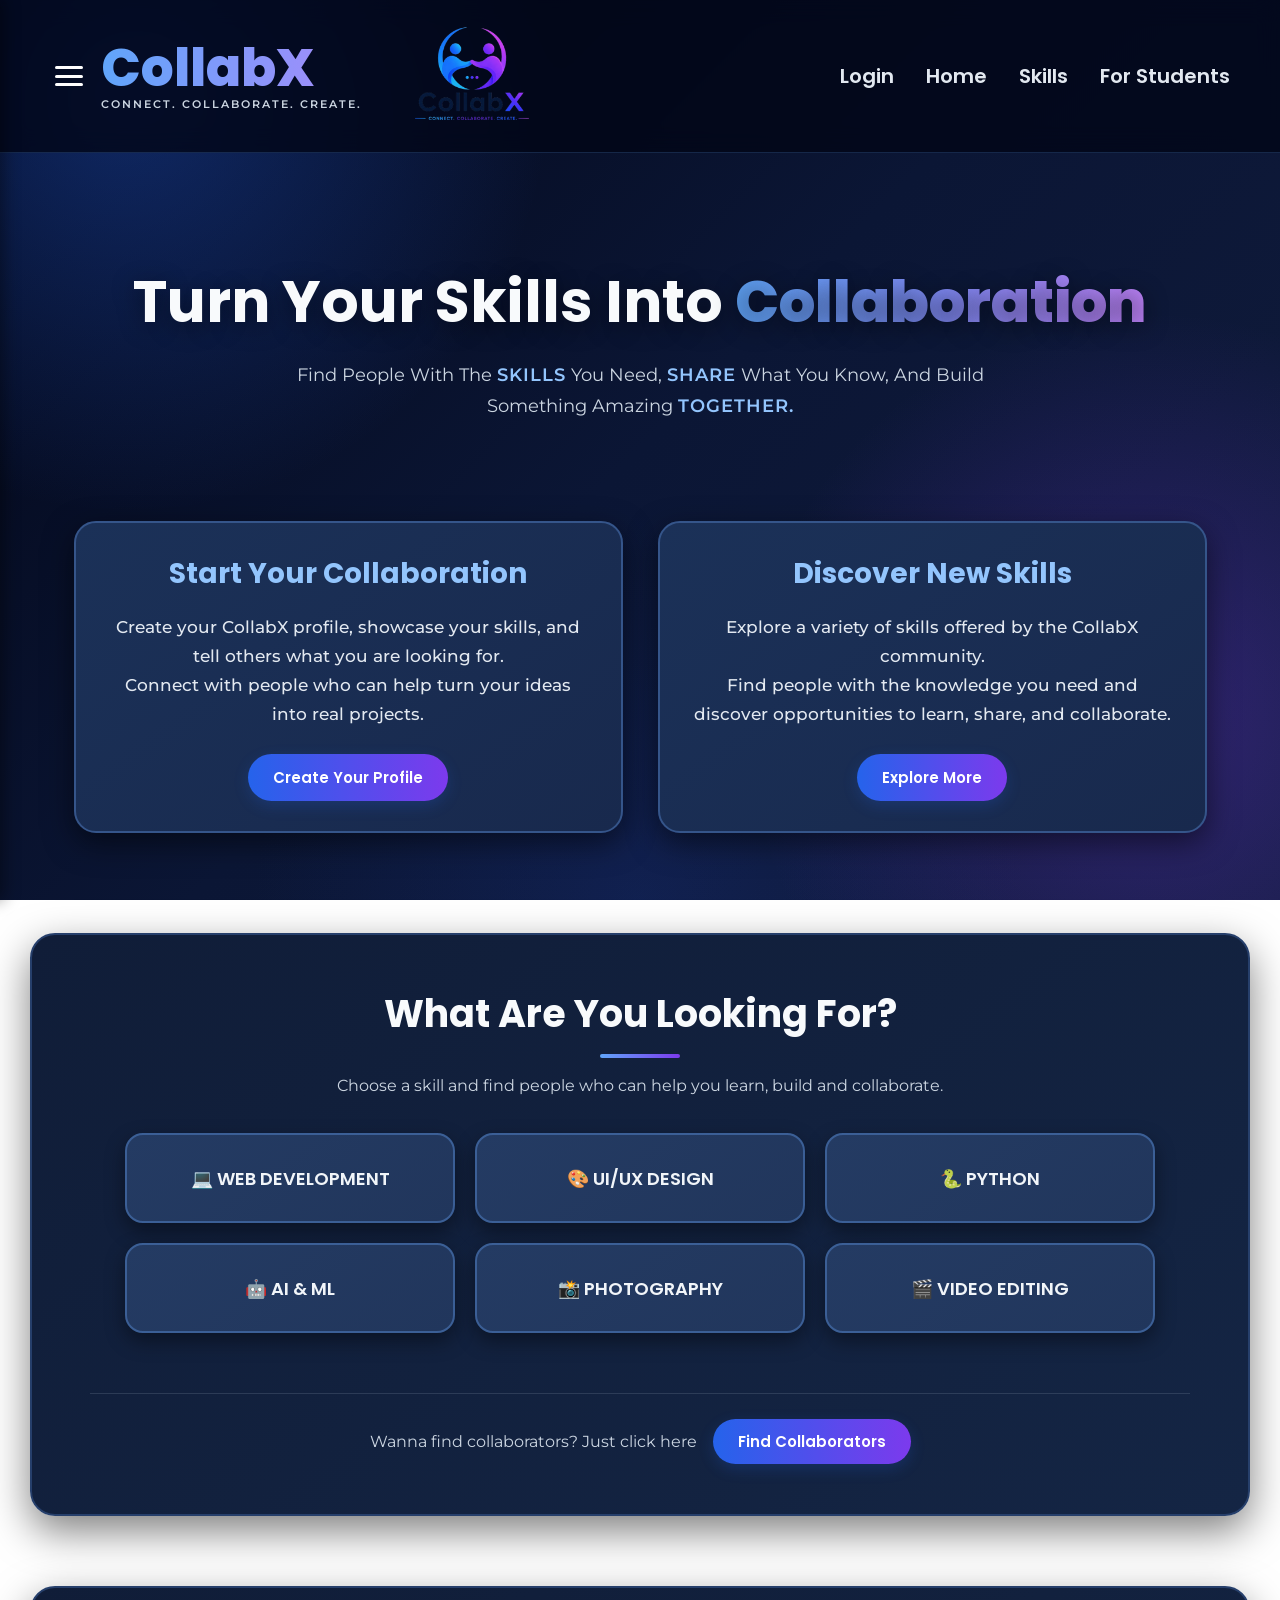
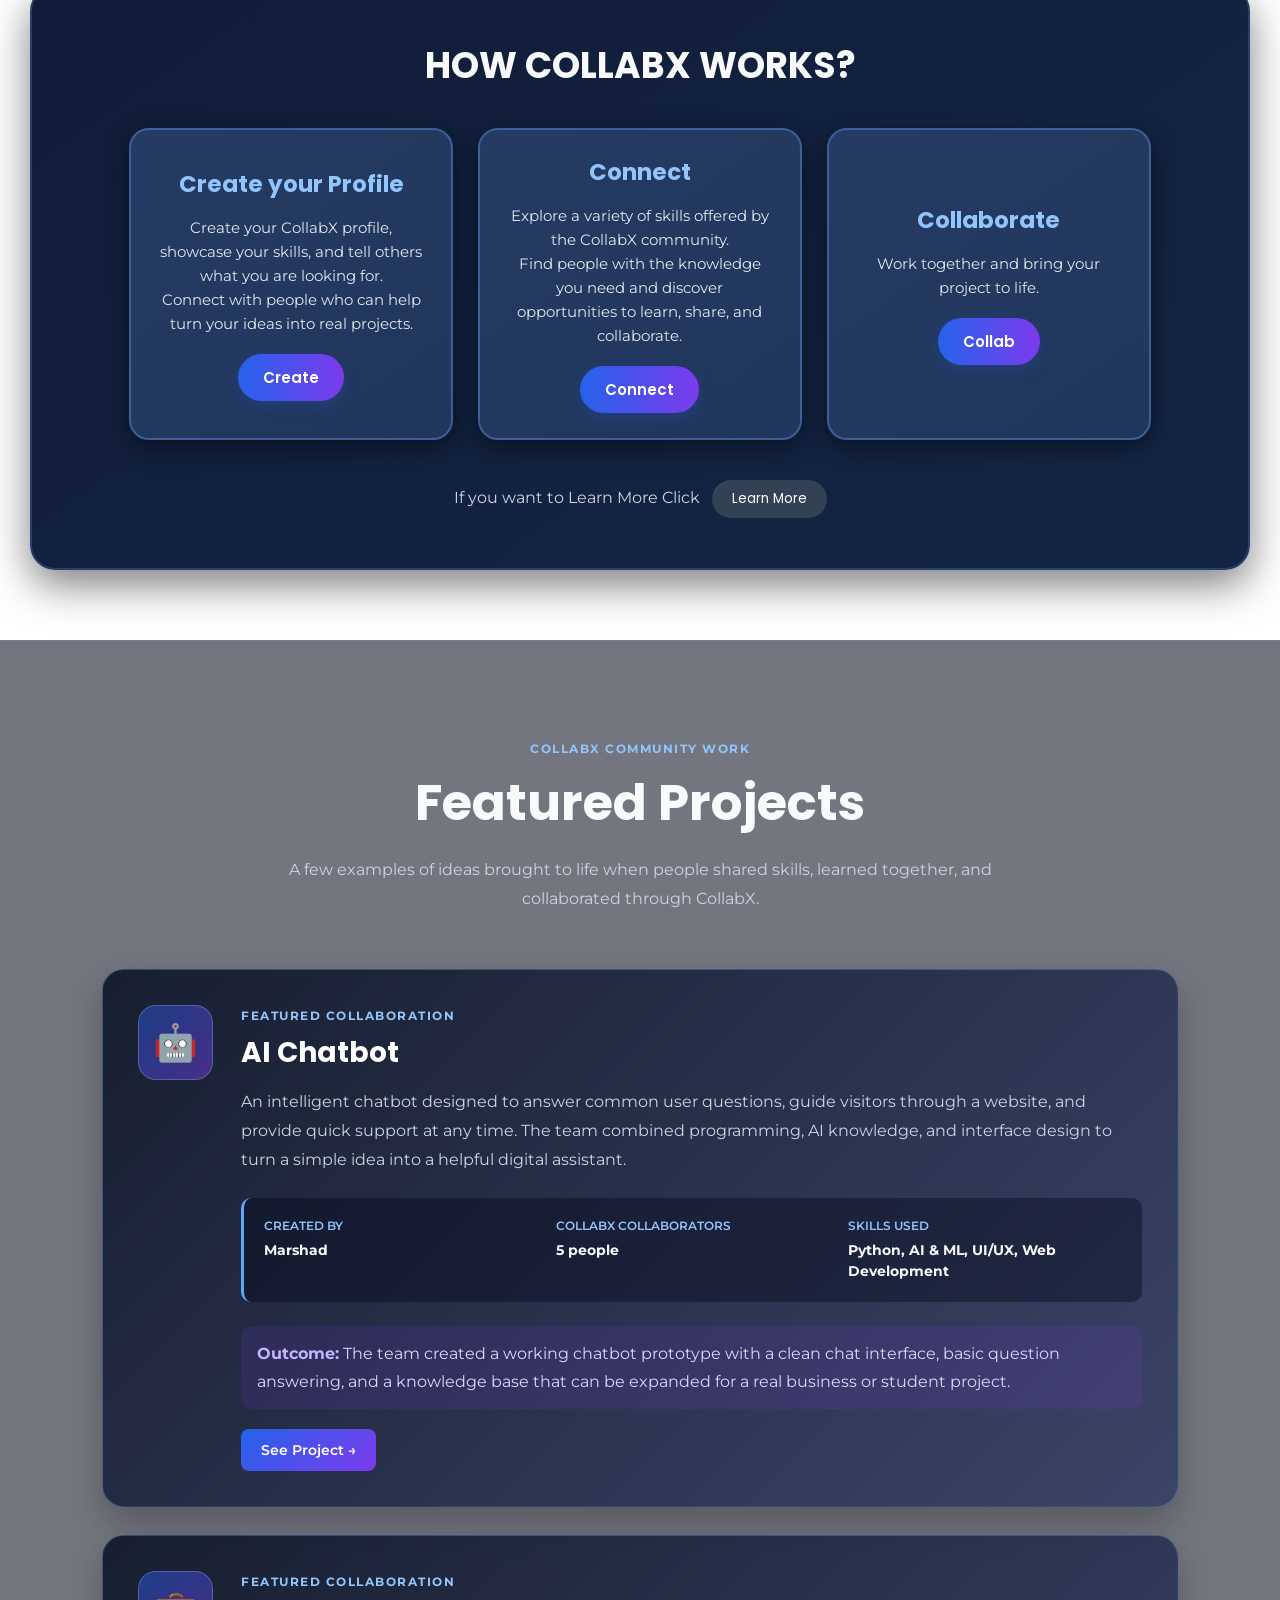
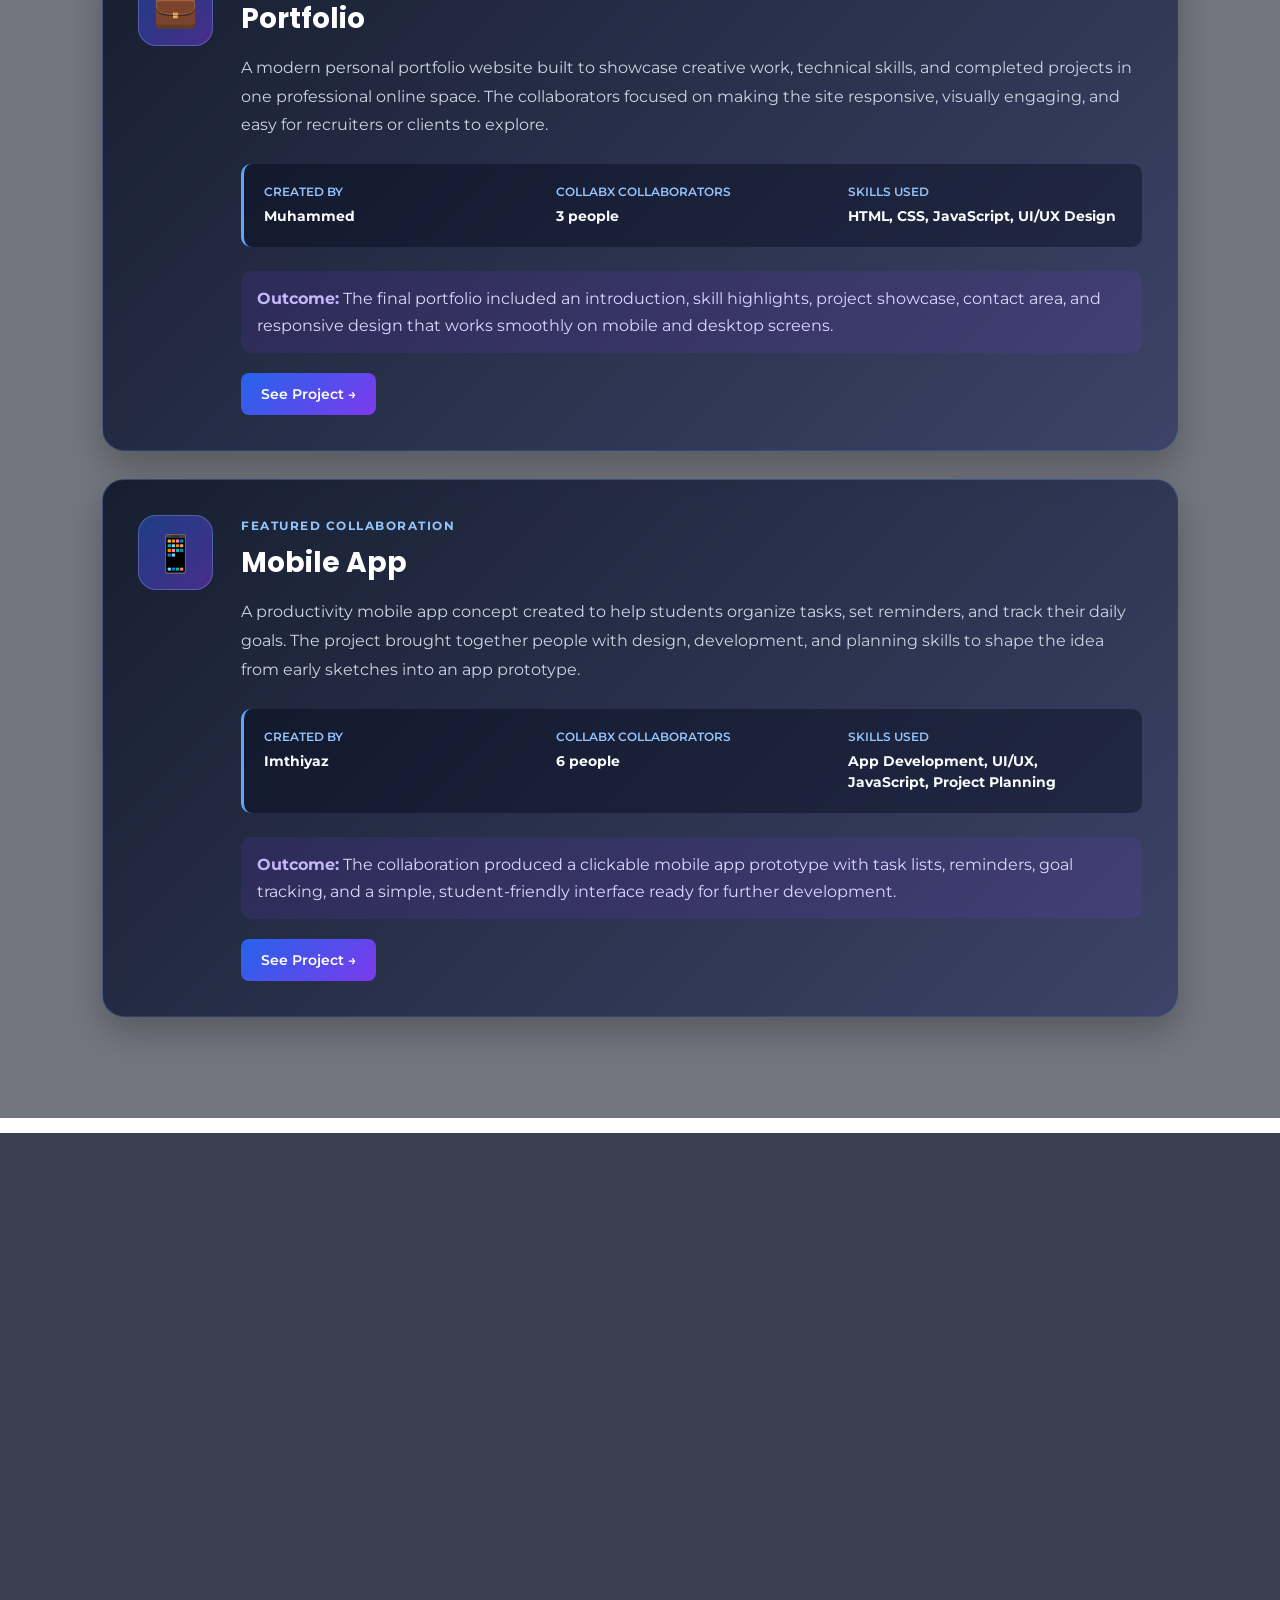
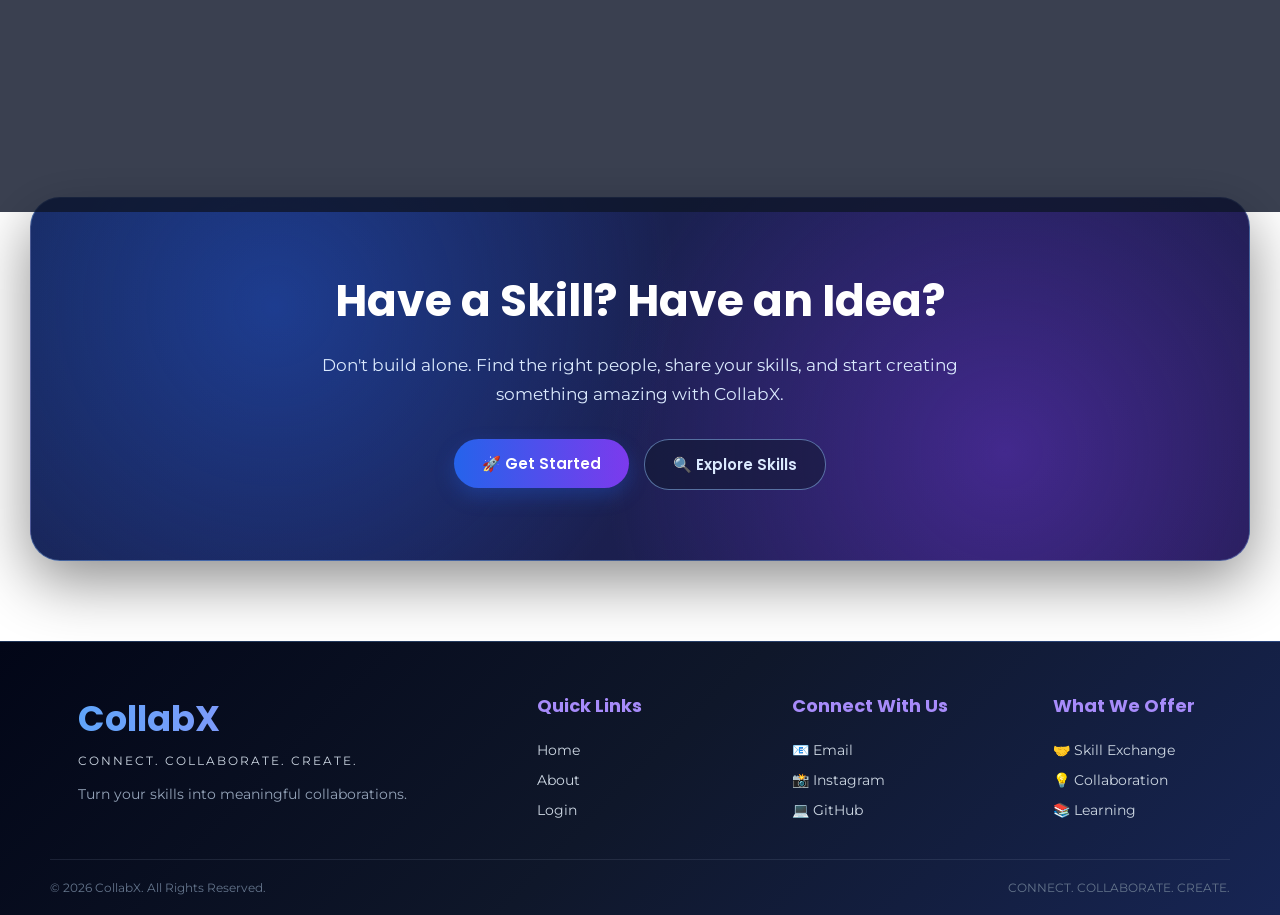
==== commit ce4e1282: "add mobile responsive layout to About and login pages" ====
--- a/index.html
+++ b/index.html
@@ -422,125 +422,8 @@
             </p>
         </div>
 
-        <div class="featured-projects">
-
-            <!-- AI CHATBOT -->
-            <article class="featured-project-card">
-                <div class="project-icon">🤖</div>
-
-                <div class="project-content">
-                    <span class="project-label">FEATURED COLLABORATION</span>
-                    <h3>AI Chatbot</h3>
-
-                    <p class="project-description">
-                        An intelligent chatbot designed to answer common user questions,
-                        guide visitors through a website, and provide quick support at any
-                        time. The team combined programming, AI knowledge, and interface
-                        design to turn a simple idea into a helpful digital assistant.
-                    </p>
-
-                    <div class="project-details">
-                        <div>
-                            <span>Created by</span>
-                            <strong>Marshad</strong>
-                        </div>
-                        <div>
-                            <span>CollabX collaborators</span>
-                            <strong>5 people</strong>
-                        </div>
-                        <div>
-                            <span>Skills used</span>
-                            <strong>Python, AI & ML, UI/UX, Web Development</strong>
-                        </div>
-                    </div>
-
-                    <p class="project-outcome">
-                        <b>Outcome:</b> The team created a working chatbot prototype with
-                        a clean chat interface, basic question answering, and a knowledge
-                        base that can be expanded for a real business or student project.
-                    </p>
-                    <a href="#" class="see-project-btn">See Project →</a>
-                </div>
-            </article>
-
-            <!-- PORTFOLIO -->
-            <article class="featured-project-card">
-                <div class="project-icon">💼</div>
-
-                <div class="project-content">
-                    <span class="project-label">FEATURED COLLABORATION</span>
-                    <h3>Portfolio</h3>
-
-                    <p class="project-description">
-                        A modern personal portfolio website built to showcase creative work,
-                        technical skills, and completed projects in one professional online
-                        space. The collaborators focused on making the site responsive,
-                        visually engaging, and easy for recruiters or clients to explore.
-                    </p>
-
-                    <div class="project-details">
-                        <div>
-                            <span>Created by</span>
-                            <strong>Muhammed</strong>
-                        </div>
-                        <div>
-                            <span>CollabX collaborators</span>
-                            <strong>3 people</strong>
-                        </div>
-                        <div>
-                            <span>Skills used</span>
-                            <strong>HTML, CSS, JavaScript, UI/UX Design</strong>
-                        </div>
-                    </div>
-
-                    <p class="project-outcome">
-                        <b>Outcome:</b> The final portfolio included an introduction,
-                        skill highlights, project showcase, contact area, and responsive
-                        design that works smoothly on mobile and desktop screens.
-                    </p>
-                    <a href="#" class="see-project-btn">See Project →</a>
-                </div>
-            </article>
-
-            <!-- MOBILE APP -->
-            <article class="featured-project-card">
-                <div class="project-icon">📱</div>
-
-                <div class="project-content">
-                    <span class="project-label">FEATURED COLLABORATION</span>
-                    <h3>Mobile App</h3>
-
-                    <p class="project-description">
-                        A productivity mobile app concept created to help students organize
-                        tasks, set reminders, and track their daily goals. The project
-                        brought together people with design, development, and planning
-                        skills to shape the idea from early sketches into an app prototype.
-                    </p>
-
-                    <div class="project-details">
-                        <div>
-                            <span>Created by</span>
-                            <strong>Imthiyaz</strong>
-                        </div>
-                        <div>
-                            <span>CollabX collaborators</span>
-                            <strong>6 people</strong>
-                        </div>
-                        <div>
-                            <span>Skills used</span>
-                            <strong>App Development, UI/UX, JavaScript, Project Planning</strong>
-                        </div>
-                    </div>
-
-                    <p class="project-outcome">
-                        <b>Outcome:</b> The collaboration produced a clickable mobile app
-                        prototype with task lists, reminders, goal tracking, and a simple,
-                        student-friendly interface ready for further development.
-                    </p>
-                    <a href="#" class="see-project-btn">See Project →</a>
-                </div>
-            </article>
-
+        <div class="featured-projects" id="featuredProjects">
+            <!-- rendered by home.js from collabxProjects in localStorage -->
         </div>
 
     </section>
